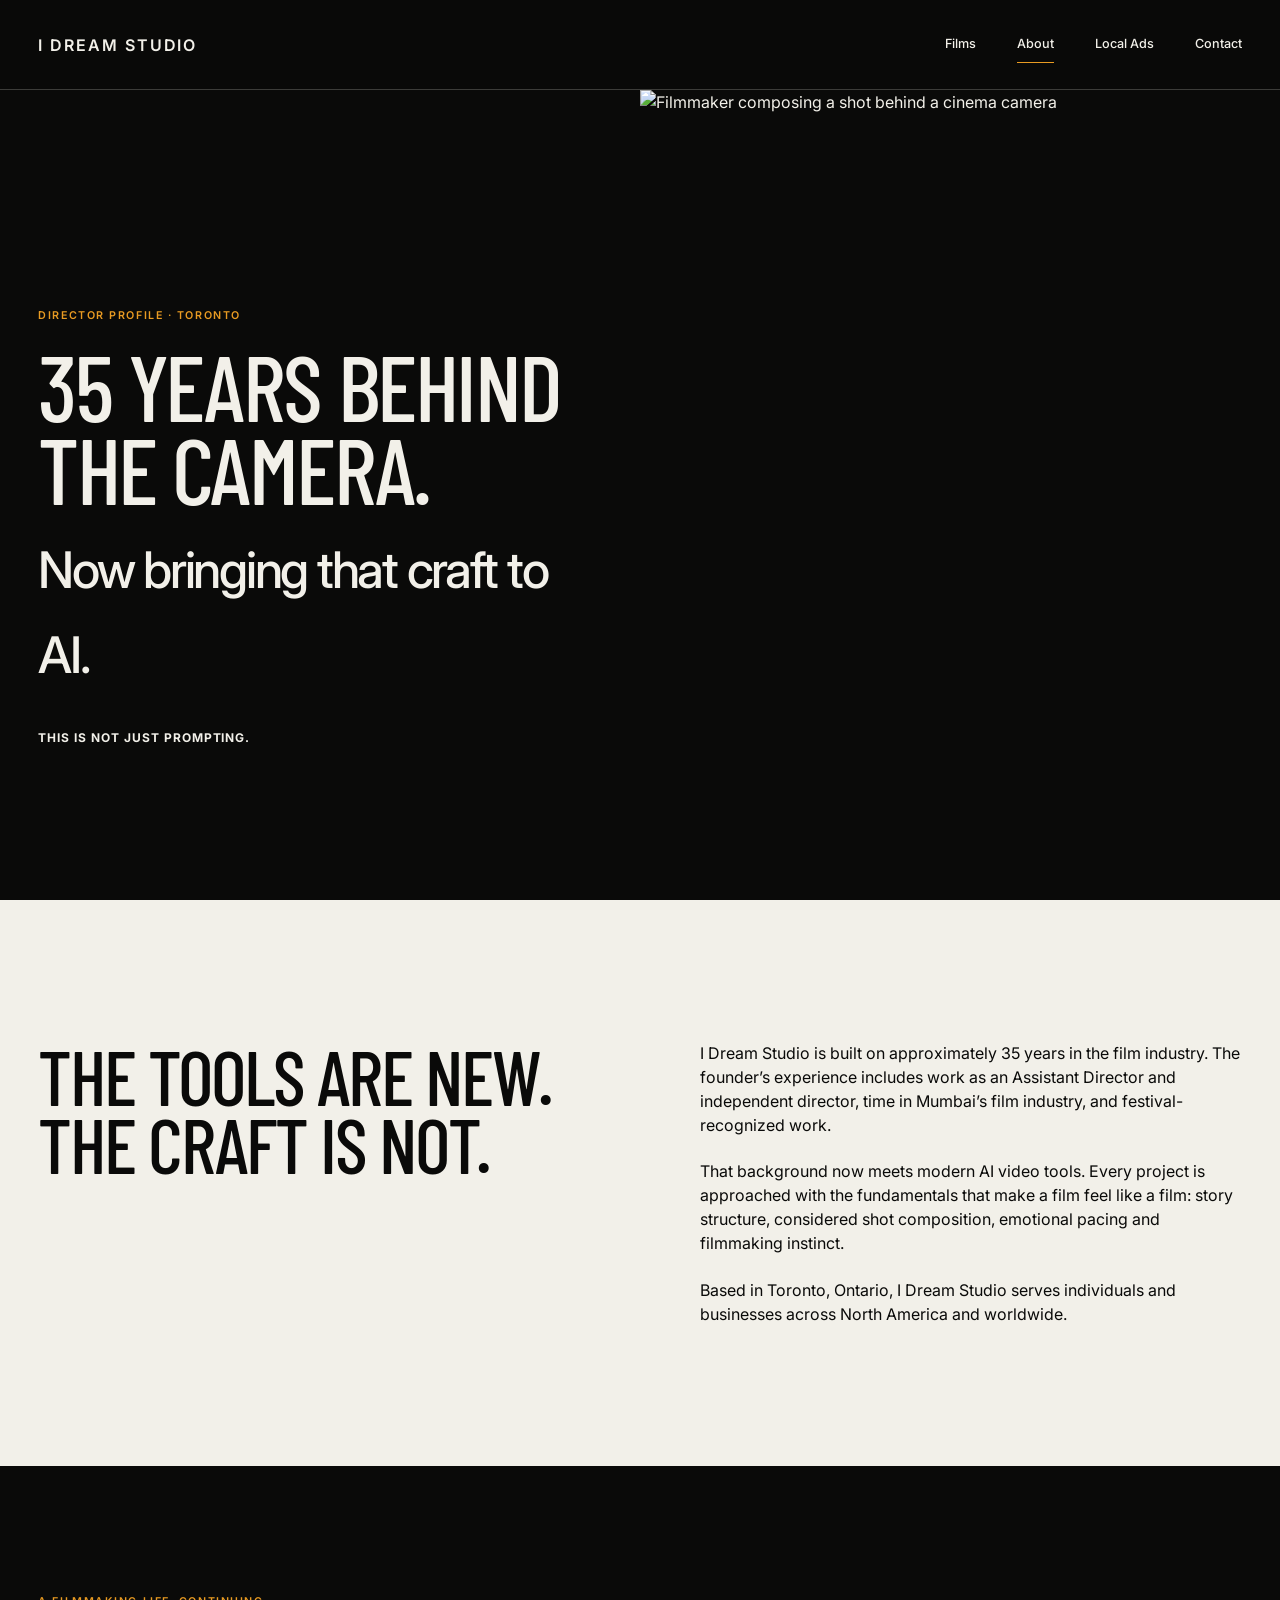
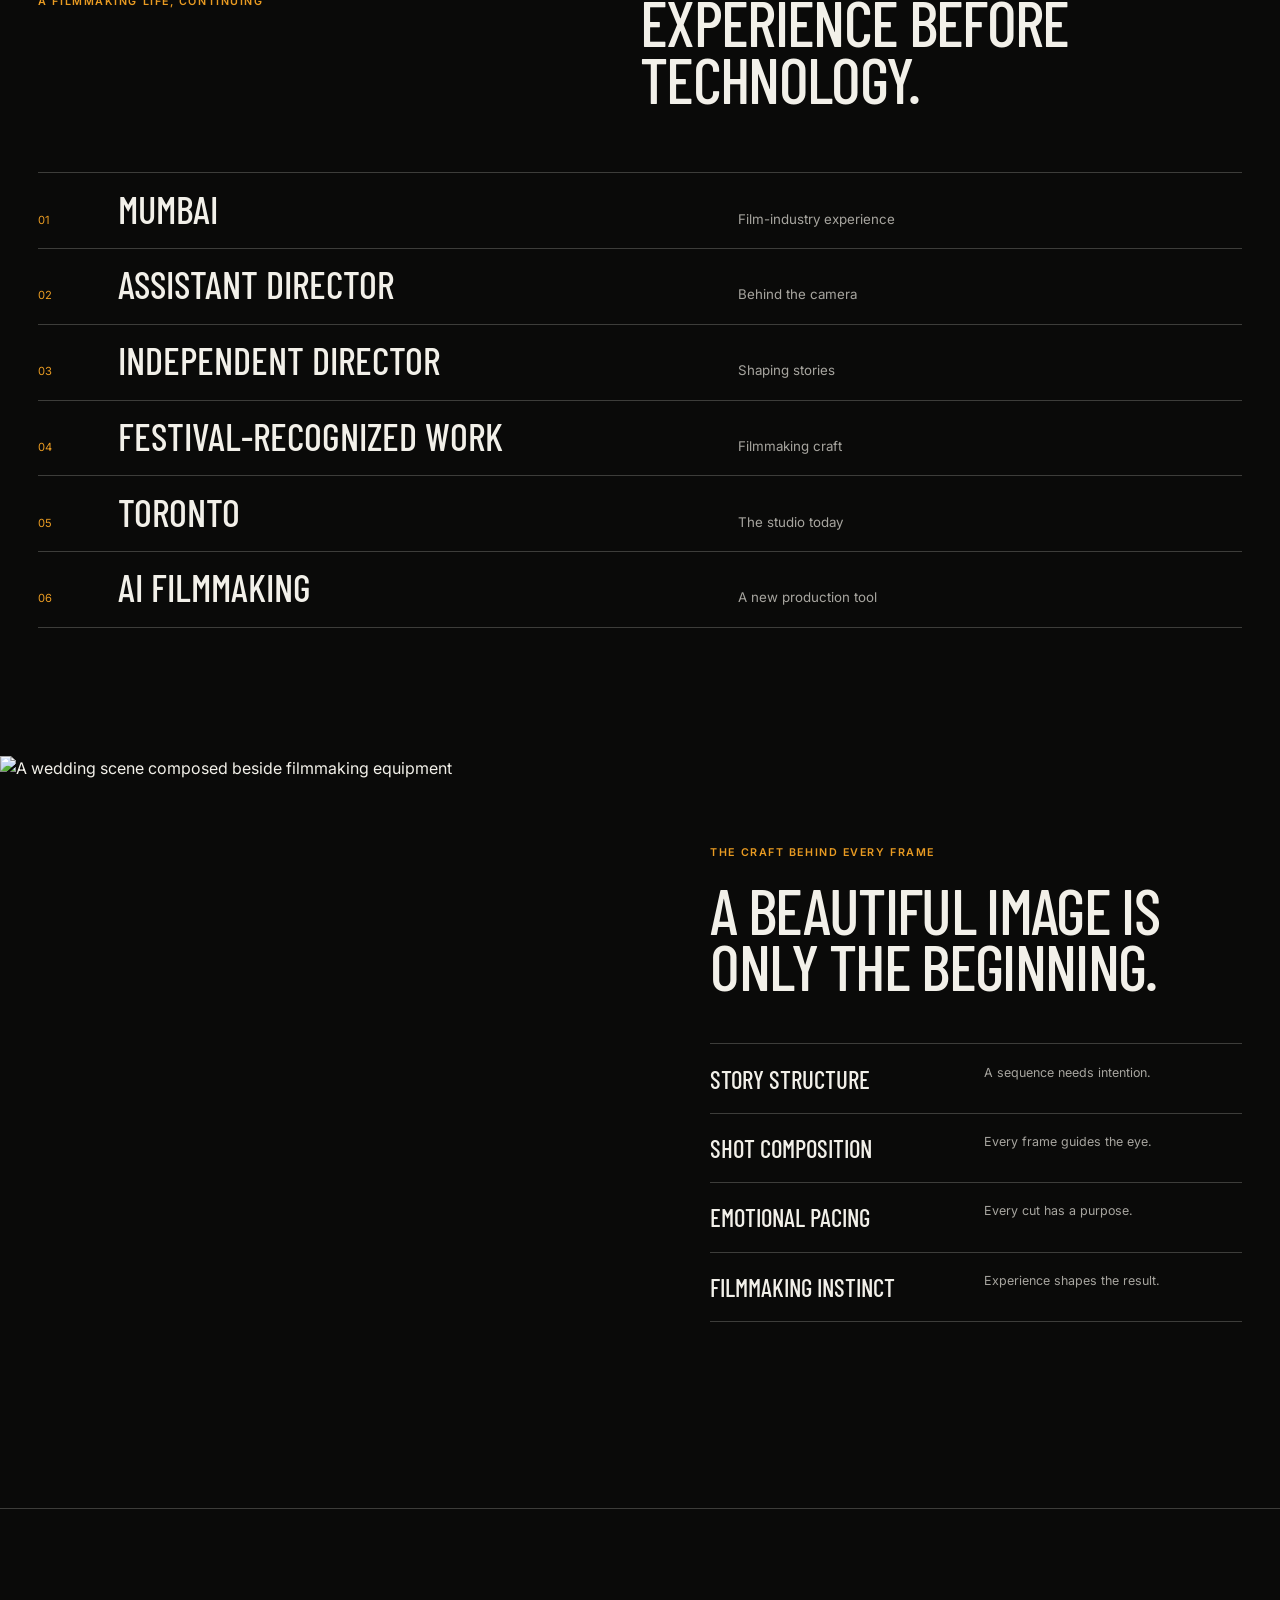
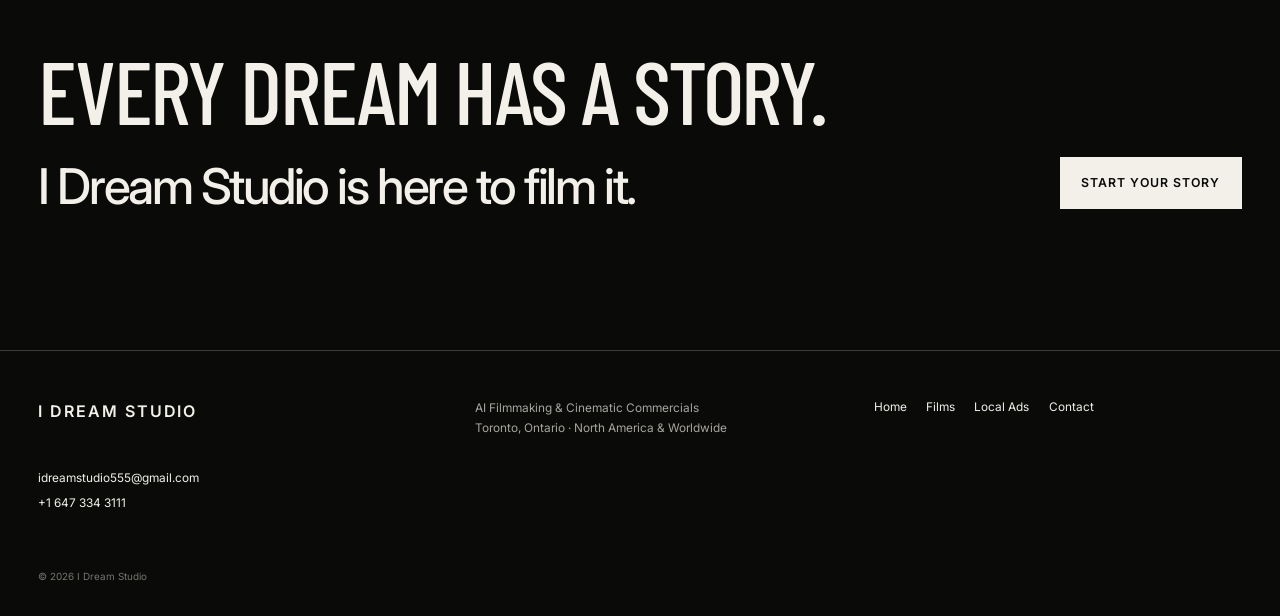
==== about.html @ 902e0b70 "Add files via upload" ====
<!doctype html>
<html lang="en"><head>
  <meta charset="utf-8"><meta name="viewport" content="width=device-width,initial-scale=1"><meta name="theme-color" content="#0a0a09">
  <title>About the Filmmaker | I Dream Studio Toronto</title><meta name="description" content="Meet the filmmaker behind I Dream Studio: approximately 35 years in film, now combined with modern AI video production in Toronto.">
  <link rel="canonical" href="https://www.idreamstudio.ca/about.html"><meta property="og:type" content="website"><meta property="og:title" content="About the Filmmaker | I Dream Studio"><meta property="og:description" content="35 years behind the camera. Now bringing that craft to AI."><meta property="og:image" content="https://www.idreamstudio.ca/assets/web/03_camera_filmmaker.jpg">
  <link rel="preconnect" href="https://fonts.googleapis.com"><link rel="preconnect" href="https://fonts.gstatic.com" crossorigin><link href="https://fonts.googleapis.com/css2?family=Barlow+Condensed:wght@500;600&family=Inter:wght@400;500;600&display=swap" rel="stylesheet"><link rel="preload" as="image" href="assets/web/03_camera_filmmaker.jpg" fetchpriority="high"><link rel="stylesheet" href="style.css?v=20260903-studio"><script src="script.js?v=20260903-studio" defer></script>
</head><body class="about">
  <a class="skip-link" href="#main">Skip to content</a><header class="site-header site-header--solid" data-header><a class="wordmark" href="index.html">I Dream Studio</a><button class="nav-toggle" type="button" aria-controls="site-nav" aria-expanded="false"><span>Menu</span><i aria-hidden="true"></i></button><nav class="site-nav" id="site-nav" aria-label="Primary navigation"><a href="services.html">Films</a><a aria-current="page" href="about.html">About</a><a href="local-ads.html">Local Ads</a><a href="contact.html">Contact</a></nav></header>
  <main id="main">
    <section class="profile-hero"><div class="profile-hero__copy" data-reveal><p class="label">Director profile · Toronto</p><h1>35 years behind the camera.<br><span>Now bringing that craft to AI.</span></h1><strong>This is not just prompting.</strong></div><figure><img src="assets/web/03_camera_filmmaker.jpg" width="1200" height="1261" alt="Filmmaker composing a shot behind a cinema camera" fetchpriority="high"></figure></section>
    <section class="bio-layout"><h2 data-reveal>The tools are new.<br>The craft is not.</h2><div class="reading-copy" data-reveal><p>I Dream Studio is built on approximately 35 years in the film industry. The founder’s experience includes work as an Assistant Director and independent director, time in Mumbai’s film industry, and festival-recognized work.</p><p>That background now meets modern AI video tools. Every project is approached with the fundamentals that make a film feel like a film: story structure, considered shot composition, emotional pacing and filmmaking instinct.</p><p>Based in Toronto, Ontario, I Dream Studio serves individuals and businesses across North America and worldwide.</p></div></section>
    <section class="career"><header><p class="label">A filmmaking life, continuing</p><h2>Experience before technology.</h2></header><ol><li><span>01</span><strong>Mumbai</strong><small>Film-industry experience</small></li><li><span>02</span><strong>Assistant Director</strong><small>Behind the camera</small></li><li><span>03</span><strong>Independent Director</strong><small>Shaping stories</small></li><li><span>04</span><strong>Festival-recognized work</strong><small>Filmmaking craft</small></li><li><span>05</span><strong>Toronto</strong><small>The studio today</small></li><li><span>06</span><strong>AI Filmmaking</strong><small>A new production tool</small></li></ol></section>
    <section class="craft-spread"><figure><img src="assets/web/04_wedding_indian_couple.jpg" width="1200" height="1200" loading="lazy" alt="A wedding scene composed beside filmmaking equipment"></figure><div data-reveal><p class="label">The craft behind every frame</p><h2>A beautiful image is only the beginning.</h2><ul><li><strong>Story structure</strong><span>A sequence needs intention.</span></li><li><strong>Shot composition</strong><span>Every frame guides the eye.</span></li><li><strong>Emotional pacing</strong><span>Every cut has a purpose.</span></li><li><strong>Filmmaking instinct</strong><span>Experience shapes the result.</span></li></ul></div></section>
    <section class="statement"><h2>Every dream has a story.<br><span>I Dream Studio is here to film it.</span></h2><a class="button" href="contact.html">Start Your Story</a></section>
  </main>
  <footer class="site-footer"><a class="wordmark" href="index.html">I Dream Studio</a><p>AI Filmmaking &amp; Cinematic Commercials<br>Toronto, Ontario · North America &amp; Worldwide</p><nav aria-label="Footer navigation"><a href="index.html">Home</a><a href="services.html">Films</a><a href="local-ads.html">Local Ads</a><a href="contact.html">Contact</a></nav><address><a href="mailto:idreamstudio555@gmail.com">idreamstudio555@gmail.com</a><a href="https://wa.me/16473343111">+1 647 334 3111</a></address><small>© <span data-year></span> I Dream Studio</small></footer>
</body></html>
---- style.css ----
:root{--ink:#0a0a09;--paper:#f2f0e9;--muted:#a7a59f;--line:rgba(242,240,233,.22);--line-dark:rgba(10,10,9,.2);--amber:#e99b22;--gutter:clamp(1.25rem,3vw,3.5rem);--display:"Barlow Condensed",Impact,sans-serif;--sans:"Inter",Arial,sans-serif}
*{box-sizing:border-box}html{scroll-behavior:smooth;background:var(--ink)}body{margin:0;background:var(--ink);color:var(--paper);font-family:var(--sans);font-size:16px;line-height:1.5}img{display:block;width:100%;height:auto}a{color:inherit;text-decoration:none}button{font:inherit}.skip-link{position:fixed;left:1rem;top:-5rem;z-index:50;background:var(--paper);color:var(--ink);padding:.8rem 1rem}.skip-link:focus{top:1rem}
.site-header{position:absolute;z-index:20;top:0;left:0;width:100%;height:5.65rem;display:flex;align-items:center;padding:0 var(--gutter);border-bottom:1px solid var(--line);transition:background .35s ease}.site-header--solid,.site-header.is-scrolled{position:sticky;top:0;background:rgba(10,10,9,.96);backdrop-filter:blur(12px)}.wordmark{font-weight:600;font-size:1rem;letter-spacing:.12em;text-transform:uppercase;white-space:nowrap}.site-nav{display:flex;gap:clamp(1.35rem,3.2vw,3.5rem);margin-left:auto;font-size:.79rem;font-weight:500}.site-nav a{position:relative}.site-nav a[aria-current]::after{content:"";position:absolute;left:0;right:0;bottom:-.55rem;height:1px;background:var(--amber)}.nav-toggle{display:none}
h1,h2,h3,p{margin:0}h1,h2,h3{font-family:var(--display);font-weight:500;text-transform:uppercase;line-height:.89;letter-spacing:-.026em}h1{font-size:clamp(4.2rem,9vw,9.4rem)}h2{font-size:clamp(3.3rem,6vw,7.15rem)}h3{font-size:clamp(2.8rem,4.8vw,5.5rem)}.label{font-size:.67rem;font-weight:600;letter-spacing:.145em;text-transform:uppercase;color:var(--amber);margin-bottom:1.25rem}.text-action{display:inline-flex;align-items:center;gap:1rem;border-bottom:1px solid var(--ink);padding:.5rem 0;font-size:.78rem;font-weight:600;text-transform:uppercase;letter-spacing:.06em}.text-action span{font-size:1.25rem;color:var(--amber);line-height:.6}.text-action--light{border-color:var(--line)}.button{display:inline-flex;align-items:center;justify-content:center;min-height:3.25rem;padding:.85rem 1.35rem;background:var(--paper);color:var(--ink);font-size:.77rem;font-weight:600;letter-spacing:.08em;text-transform:uppercase}
[data-reveal]{opacity:0;transform:translateY(22px);transition:opacity .65s ease,transform .65s ease}[data-reveal].is-visible{opacity:1;transform:none}
.hero{position:relative;min-height:100svh;overflow:hidden;background:#17130f}.hero__media{position:absolute;inset:0;height:100%;object-fit:cover;object-position:center 48%}.hero--home .hero__media{transform:scale(1.18);transform-origin:66% 52%}.hero__content{position:absolute;z-index:1;left:var(--gutter);bottom:clamp(7.5rem,14vh,10rem);max-width:min(47rem,70vw);text-shadow:0 1px 14px rgba(0,0,0,.55)}.hero__content h1{max-width:8ch}.hero--home .hero__content h1{font-family:var(--sans);font-weight:500;font-size:clamp(3.8rem,7.2vw,7.6rem);line-height:.92;letter-spacing:-.065em}.hero__content p{margin:1.7rem 0 1.8rem;max-width:25rem;font-size:clamp(1rem,1.4vw,1.23rem)}.hero__meta{position:absolute;z-index:1;bottom:2.2rem;left:var(--gutter);right:var(--gutter);display:flex;gap:4rem;font-size:.71rem;letter-spacing:.04em}.hero__meta span+span{padding-left:4rem;border-left:1px solid var(--line)}
.service-index{padding:clamp(6rem,12vw,12rem) var(--gutter)}.section-head{max-width:48rem;margin:0 0 clamp(3.5rem,8vw,7rem)}.section-head h2{max-width:8ch}.service-row{display:grid;grid-template-columns:1fr 1.15fr;min-height:38rem;border-top:1px solid var(--line);color:var(--paper)}.service-row:last-child{border-bottom:1px solid var(--line)}.service-row__copy{display:grid;grid-template-columns:2rem 1fr;padding:clamp(2.2rem,5vw,5rem) clamp(1.3rem,5vw,6rem) 2rem 0;align-content:start}.service-row__copy>span{font-size:.7rem;color:var(--amber);padding-top:.3rem}.service-row__copy h3{grid-column:2;max-width:6ch}.service-row__copy p{grid-column:2;max-width:23rem;margin:1.55rem 0;font-size:.92rem;color:#d5d3cd}.service-row__copy b{grid-column:2;font-size:.72rem;text-transform:uppercase;letter-spacing:.08em;margin-top:auto}.service-row figure{height:clamp(28rem,48vw,46rem);margin:0;overflow:hidden}.service-row figure img{height:100%;object-fit:cover;object-position:52% center;transition:transform 1s ease}.service-row:hover figure img{transform:scale(1.025)}.service-row--reverse{grid-template-columns:1.15fr 1fr}.service-row--reverse figure{order:-1}.service-row--reverse .service-row__copy{padding-left:clamp(1.3rem,5vw,6rem);padding-right:0}
.director-feature{display:grid;grid-template-columns:1.08fr .92fr;min-height:54rem}.director-feature figure{margin:0;overflow:hidden}.director-feature figure img{height:100%;object-fit:cover;object-position:44% center}.director-feature__copy{padding:clamp(3rem,8vw,9rem) var(--gutter);align-self:center}.director-feature__copy h2{font-size:clamp(3.1rem,5vw,6.1rem)}.director-feature__copy h2 span{font-family:var(--sans);font-weight:400;font-size:.62em;line-height:1.02;letter-spacing:-.04em}.director-feature__copy>p:not(.label){max-width:31rem;margin:2rem 0;font-size:.96rem;color:#d5d3cd}.craft-line{display:flex;flex-wrap:wrap;gap:.8rem 1.25rem;margin:2.5rem 0;padding:1.1rem 0;border-top:1px solid var(--line);border-bottom:1px solid var(--line);list-style:none;font-size:.66rem;font-weight:600;text-transform:uppercase;letter-spacing:.06em}.craft-line li+li:before{content:"/";color:var(--amber);margin-right:1.25rem}
.rate-band{display:grid;grid-template-columns:1.2fr 1fr auto;align-items:end;gap:3rem;padding:clamp(4rem,7vw,7rem) var(--gutter)}.rate-band--paper{background:var(--paper);color:var(--ink)}.rate-band--paper .label{color:#9d6416}.rate-band h2{font-size:clamp(3.4rem,5vw,5.8rem)}.rate{display:grid;grid-template-columns:auto 1fr;align-items:end;gap:.35rem 1rem}.rate>span{grid-column:1/-1;font-size:.72rem;text-transform:uppercase;letter-spacing:.08em}.rate strong{font-family:var(--display);font-size:clamp(4.5rem,8vw,8rem);font-weight:500;line-height:.7}.rate sup{font-size:.42em}.rate p{font-size:.8rem;line-height:1.45;padding-bottom:.25rem}.rate small{color:#6d6b66}.rate-band .text-action{white-space:nowrap}
.ads-teaser{display:grid;grid-template-columns:1.08fr .92fr;min-height:48rem;background:#18140e}.ads-teaser figure{margin:0;overflow:hidden}.ads-teaser figure img{height:100%;object-fit:cover;object-position:66% center}.ads-teaser__body{padding:clamp(3rem,7vw,8rem) var(--gutter);display:flex;flex-direction:column;align-items:flex-start}.ads-teaser h2{font-size:clamp(3.4rem,5vw,6rem)}.ads-teaser__body>div>p:last-child{margin:1.7rem 0;max-width:29rem;color:#dedbd3}.mini-rates{display:grid;grid-template-columns:repeat(3,1fr);width:100%;gap:1rem;margin:auto 0 2rem;padding:1.4rem 0;border-top:1px solid var(--line);border-bottom:1px solid var(--line)}.mini-rates div+div{border-left:1px solid var(--line);padding-left:1rem}.mini-rates dt{font-size:.65rem;text-transform:uppercase;letter-spacing:.1em}.mini-rates dd{margin:.5rem 0 0;font-family:var(--display);font-size:2.5rem;line-height:.8}.mini-rates dd span{font:500 .65rem var(--sans);letter-spacing:.08em}
.closing-frame{position:relative;min-height:52rem;display:grid;align-items:end;overflow:hidden}.closing-frame>img{position:absolute;inset:0;height:100%;object-fit:cover;object-position:60% center}.closing-frame>div{position:relative;z-index:1;padding:var(--gutter);max-width:45rem;text-shadow:0 2px 14px rgba(0,0,0,.6)}.closing-frame h2{font-size:clamp(4rem,8vw,8rem)}.closing-frame p{max-width:23rem;margin:1.25rem 0 2rem}.closing-frame .text-action{margin-left:1.2rem;vertical-align:middle}
.site-footer{display:grid;grid-template-columns:1.1fr 1fr 1fr;gap:2rem;padding:3rem var(--gutter) 2rem;border-top:1px solid var(--line);font-size:.74rem}.site-footer>p{color:var(--muted);line-height:1.65}.site-footer nav{display:flex;flex-wrap:wrap;align-content:start;gap:.8rem 1.2rem}.site-footer address{display:flex;flex-direction:column;align-items:start;gap:.45rem;font-style:normal}.site-footer small{grid-column:1/-1;margin-top:1.5rem;color:#77756f}
.profile-hero{display:grid;grid-template-columns:1fr 1fr;min-height:calc(100svh - 5.65rem)}.profile-hero__copy{padding:clamp(7rem,13vw,13rem) var(--gutter) clamp(4rem,8vw,8rem);align-self:center}.profile-hero__copy h1{font-size:clamp(4.3rem,7.3vw,8rem)}.profile-hero__copy h1 span{font-family:var(--sans);font-size:.54em;letter-spacing:-.045em;text-transform:none;line-height:1}.profile-hero__copy strong{display:block;margin-top:3rem;font-size:.75rem;letter-spacing:.08em;text-transform:uppercase}.profile-hero figure{margin:0;overflow:hidden}.profile-hero figure img{height:100%;object-fit:cover;object-position:46% center}.bio-layout{display:grid;grid-template-columns:1fr 1fr;gap:10%;padding:clamp(5rem,11vw,10rem) var(--gutter);background:var(--paper);color:var(--ink)}.bio-layout h2{font-size:clamp(3.5rem,6vw,6rem)}.reading-copy{max-width:36rem}.reading-copy p+p{margin-top:1.4rem}.career{padding:clamp(5rem,10vw,9rem) var(--gutter)}.career header{display:grid;grid-template-columns:1fr 1fr;margin-bottom:4rem}.career h2{font-size:clamp(3.4rem,5vw,5.9rem)}.career ol{padding:0;margin:0;border-top:1px solid var(--line);list-style:none}.career li{display:grid;grid-template-columns:4rem 1.2fr 1fr;gap:1rem;padding:1.15rem 0;border-bottom:1px solid var(--line);align-items:baseline}.career li span{font-size:.7rem;color:var(--amber)}.career li strong{font:500 clamp(1.7rem,3vw,3rem)/.9 var(--display);text-transform:uppercase}.career li small{color:var(--muted)}.craft-spread{display:grid;grid-template-columns:1.05fr .95fr;min-height:47rem}.craft-spread figure{margin:0;overflow:hidden}.craft-spread figure img{height:100%;object-fit:cover;object-position:65% center}.craft-spread>div{padding:clamp(4rem,7vw,8rem) var(--gutter)}.craft-spread h2{font-size:clamp(3.2rem,5vw,5.5rem)}.craft-spread ul{margin:3rem 0 0;padding:0;border-top:1px solid var(--line);list-style:none}.craft-spread li{display:grid;grid-template-columns:1fr 1fr;gap:1rem;padding:1.2rem 0;border-bottom:1px solid var(--line)}.craft-spread li strong{font:500 1.55rem var(--display);text-transform:uppercase}.craft-spread li span{font-size:.78rem;color:var(--muted)}
.films-hero,.ads-hero,.contact-frame{position:relative;min-height:88svh;display:grid;align-items:end;overflow:hidden}.films-hero>img,.ads-hero>img,.contact-frame>img{position:absolute;inset:0;height:100%;object-fit:cover}.films-hero>img{object-position:center 52%}.ads-hero>img{object-position:53% 35%}.films-hero>div,.ads-hero>div{position:relative;z-index:1;padding:var(--gutter);max-width:56rem;text-shadow:0 1px 15px rgba(0,0,0,.62)}.films-hero p,.ads-hero p{margin:1.5rem 0 1.8rem}.films-hero strong{color:var(--amber)}
.film-sequence{padding:clamp(4rem,9vw,9rem) var(--gutter)}.film-entry{display:grid;grid-template-columns:1.2fr .8fr;min-height:40rem;margin-bottom:clamp(4rem,9vw,9rem);align-items:center}.film-entry figure{height:100%;margin:0;overflow:hidden}.film-entry figure img{height:100%;object-fit:cover;object-position:center}.film-entry>div{padding:clamp(2rem,7vw,7rem);align-self:center}.film-entry>div>span{font-size:.7rem;color:var(--amber);letter-spacing:.12em}.film-entry h2{font-size:clamp(3.5rem,5.3vw,6.3rem);margin:1rem 0}.film-entry p{max-width:19rem;color:#d5d3cd}.film-entry--reverse{grid-template-columns:.8fr 1.2fr}.film-entry--reverse figure{order:2}.film-entry--portrait{grid-template-columns:.7fr 1.3fr;min-height:48rem}.film-entry--portrait figure{height:48rem;max-width:34rem}.film-entry--quiet{grid-template-columns:1fr 1fr;min-height:34rem}.film-entry--quiet figure{height:34rem}.film-entry--quiet figure img{object-position:68% center}
.packages{padding:clamp(5rem,10vw,10rem) var(--gutter)}.packages header{display:grid;grid-template-columns:1fr 1fr;gap:2rem;margin-bottom:5rem}.packages h2{font-size:clamp(3.6rem,5.6vw,6.2rem)}.package{display:grid;grid-template-columns:1fr .65fr 1fr;gap:2rem;padding:2.5rem 0;border-top:1px solid var(--line)}.package:last-of-type{border-bottom:1px solid var(--line)}.package>div>span{font-size:.7rem;color:var(--amber)}.package h3{font-size:clamp(3rem,5vw,5.5rem);margin:.8rem 0}.package>div p{color:var(--muted);font-size:.82rem}.package>strong{font:500 clamp(4rem,6vw,6.5rem)/.75 var(--display);align-self:center}.package sup{font-size:.4em}.package strong small{font:500 .8rem var(--sans);letter-spacing:.08em}.package ul{margin:0;padding:0;list-style:none;align-self:center;font-size:.82rem}.package li{padding:.24rem 0}.package li:before{content:"—";color:var(--amber);margin-right:.55rem}.package-notes{display:grid;grid-template-columns:1fr 1fr;gap:2rem;margin-top:1.3rem;color:var(--muted);font-size:.82rem}.package-notes strong{display:block;color:var(--paper);font-size:.7rem;letter-spacing:.08em;text-transform:uppercase;margin-bottom:.3rem}
.reel{background:var(--paper);color:var(--ink);padding:clamp(5rem,9vw,9rem) var(--gutter)}.reel header{max-width:42rem}.reel header>p:last-child{margin-top:1.5rem}.reel-grid{display:grid;grid-template-columns:1fr .54fr 1fr;gap:1.4rem;margin-top:4rem}.reel-slot{position:relative;aspect-ratio:16/10;overflow:hidden;background:#222}.reel-slot--portrait{aspect-ratio:9/13}.reel-slot img{height:100%;object-fit:cover}.reel-slot span{position:absolute;left:1rem;bottom:1rem;color:white;font-size:.71rem;font-weight:600;letter-spacing:.05em;text-transform:uppercase;text-shadow:0 1px 8px #000}.reel-slot iframe{width:100%;height:100%;border:0}.statement{display:flex;justify-content:space-between;align-items:end;gap:3rem;padding:clamp(5rem,11vw,11rem) var(--gutter);border-top:1px solid var(--line)}.statement h2{font-size:clamp(4.4rem,7vw,8rem)}.statement h2 span{font-family:var(--sans);font-size:.55em;letter-spacing:-.05em;text-transform:none}
.contact-frame{min-height:100svh}.contact-frame>img{object-position:55% center}.contact-frame__copy{position:relative;z-index:1;max-width:34rem;padding:var(--gutter);margin-bottom:clamp(3rem,8vh,7rem);text-shadow:0 1px 14px rgba(0,0,0,.65)}.contact-frame__copy p{margin:1.5rem 0 2rem;max-width:25rem}.contact-actions{display:flex;align-items:center;gap:1.4rem}.contact-ledger{display:grid;grid-template-columns:1fr 1fr;gap:10%;padding:clamp(5rem,9vw,9rem) var(--gutter);background:var(--paper);color:var(--ink)}.contact-ledger h2{font-size:clamp(3.8rem,6vw,6.4rem)}.contact-ledger>div>p:last-child{max-width:27rem;margin-top:1.6rem}.contact-ledger address{font-style:normal;border-top:1px solid var(--line-dark)}.contact-ledger address>div{display:grid;grid-template-columns:8rem 1fr;gap:1rem;padding:1rem 0;border-bottom:1px solid var(--line-dark)}.contact-ledger address span{font-size:.68rem;letter-spacing:.08em;text-transform:uppercase;color:#67655f}.social-line{display:flex;align-items:center;gap:clamp(1rem,4vw,4rem);padding:2rem var(--gutter);border-bottom:1px solid var(--line);font-size:.78rem}.social-line span{color:var(--amber);text-transform:uppercase;letter-spacing:.1em}.social-line small{margin-left:auto;color:var(--muted)}
@media(max-width:52rem){.site-header{height:4.75rem}.site-nav{position:fixed;inset:0;background:var(--ink);display:flex;flex-direction:column;justify-content:center;gap:1.1rem;padding:var(--gutter);opacity:0;visibility:hidden;transition:opacity .25s ease,visibility .25s}.site-header.is-open .site-nav{opacity:1;visibility:visible}.site-nav a{font:500 clamp(3.4rem,12vw,5.5rem)/.9 var(--display);text-transform:uppercase}.site-nav a[aria-current]::after{bottom:-.15rem}.nav-toggle{z-index:1;display:flex;align-items:center;gap:.7rem;margin-left:auto;background:none;border:0;padding:.7rem 0;color:inherit;font-size:.72rem;font-weight:600;letter-spacing:.08em;text-transform:uppercase}.nav-toggle i,.nav-toggle i:before{display:block;width:1rem;height:1px;background:currentColor;content:""}.nav-toggle i:before{transform:translateY(-4px)}.site-header.is-open .nav-toggle i{transform:rotate(45deg)}.site-header.is-open .nav-toggle i:before{transform:rotate(90deg)}.hero__content{bottom:8rem;max-width:94%}.hero__content h1{font-size:clamp(4rem,17vw,6.5rem)}.hero__meta{bottom:1.3rem;gap:1rem;font-size:.62rem}.hero__meta span+span{padding-left:1rem}.service-row,.service-row--reverse{grid-template-columns:1fr;min-height:0}.service-row figure,.service-row--reverse figure{order:-1;height:28rem}.service-row__copy,.service-row--reverse .service-row__copy{padding:2rem 0 3.2rem;grid-template-columns:2rem 1fr}.director-feature,.ads-teaser,.profile-hero,.craft-spread,.bio-layout,.contact-ledger{grid-template-columns:1fr}.director-feature figure{height:32rem}.director-feature__copy{padding:4rem var(--gutter)}.rate-band{grid-template-columns:1fr;gap:2rem;padding:4rem var(--gutter)}.ads-teaser figure{height:27rem}.ads-teaser__body{padding:4rem var(--gutter)}.closing-frame{min-height:43rem}.site-footer{grid-template-columns:1fr 1fr}.site-footer>p{grid-column:1/-1}.profile-hero{min-height:0}.profile-hero__copy{padding:7rem var(--gutter) 4rem}.profile-hero figure{height:32rem}.bio-layout{gap:3rem}.career header{grid-template-columns:1fr;gap:1.5rem}.career li{grid-template-columns:2.5rem 1fr}.career li small{grid-column:2}.craft-spread figure{height:28rem}.craft-spread>div{padding:4rem var(--gutter)}.films-hero,.ads-hero{min-height:45rem}.films-hero>div,.ads-hero>div{padding:2rem var(--gutter) 4rem}.film-entry,.film-entry--reverse,.film-entry--portrait,.film-entry--quiet{grid-template-columns:1fr;min-height:0;margin-bottom:4rem}.film-entry figure,.film-entry--portrait figure,.film-entry--quiet figure{order:-1;height:28rem;max-width:none}.film-entry>div{padding:2rem 0 0}.package{grid-template-columns:1fr;gap:1.4rem;padding:2.5rem 0}.package>strong{font-size:5.3rem}.package-notes{grid-template-columns:1fr}.packages header{grid-template-columns:1fr;margin-bottom:3rem}.reel-grid{grid-template-columns:1fr 1fr}.reel-slot--portrait{grid-row:span 2}.statement{display:block}.statement .button{margin-top:2rem}.contact-frame{min-height:48rem}.contact-frame__copy{margin-top:auto;margin-bottom:0;padding-bottom:4rem}.contact-ledger{gap:3rem}.social-line{flex-wrap:wrap}.social-line small{width:100%;margin-left:0}.contact-actions{flex-wrap:wrap}}
@media(max-width:30rem){.hero__meta span+span{display:none}.mini-rates{grid-template-columns:1fr;gap:1rem}.mini-rates div+div{padding:1rem 0 0;border-left:0;border-top:1px solid var(--line)}.craft-line{display:grid;grid-template-columns:1fr 1fr}.craft-line li+li:before{display:none}.craft-spread li{grid-template-columns:1fr}.site-footer{grid-template-columns:1fr}.site-footer nav,.site-footer address{grid-column:1}.contact-ledger address>div{grid-template-columns:1fr}.reel-grid{grid-template-columns:1fr}.reel-slot--portrait{aspect-ratio:16/10;grid-row:auto}}
@media(prefers-reduced-motion:reduce){html{scroll-behavior:auto}*,*:before,*:after{animation-duration:.01ms!important;transition-duration:.01ms!important;scroll-behavior:auto!important}[data-reveal]{opacity:1;transform:none}}
@media(max-width:52rem){.hero--home .hero__media{transform:scale(1.08);transform-origin:60% 52%}.hero--home .hero__content h1{font-size:clamp(3.5rem,15vw,5.4rem)}}
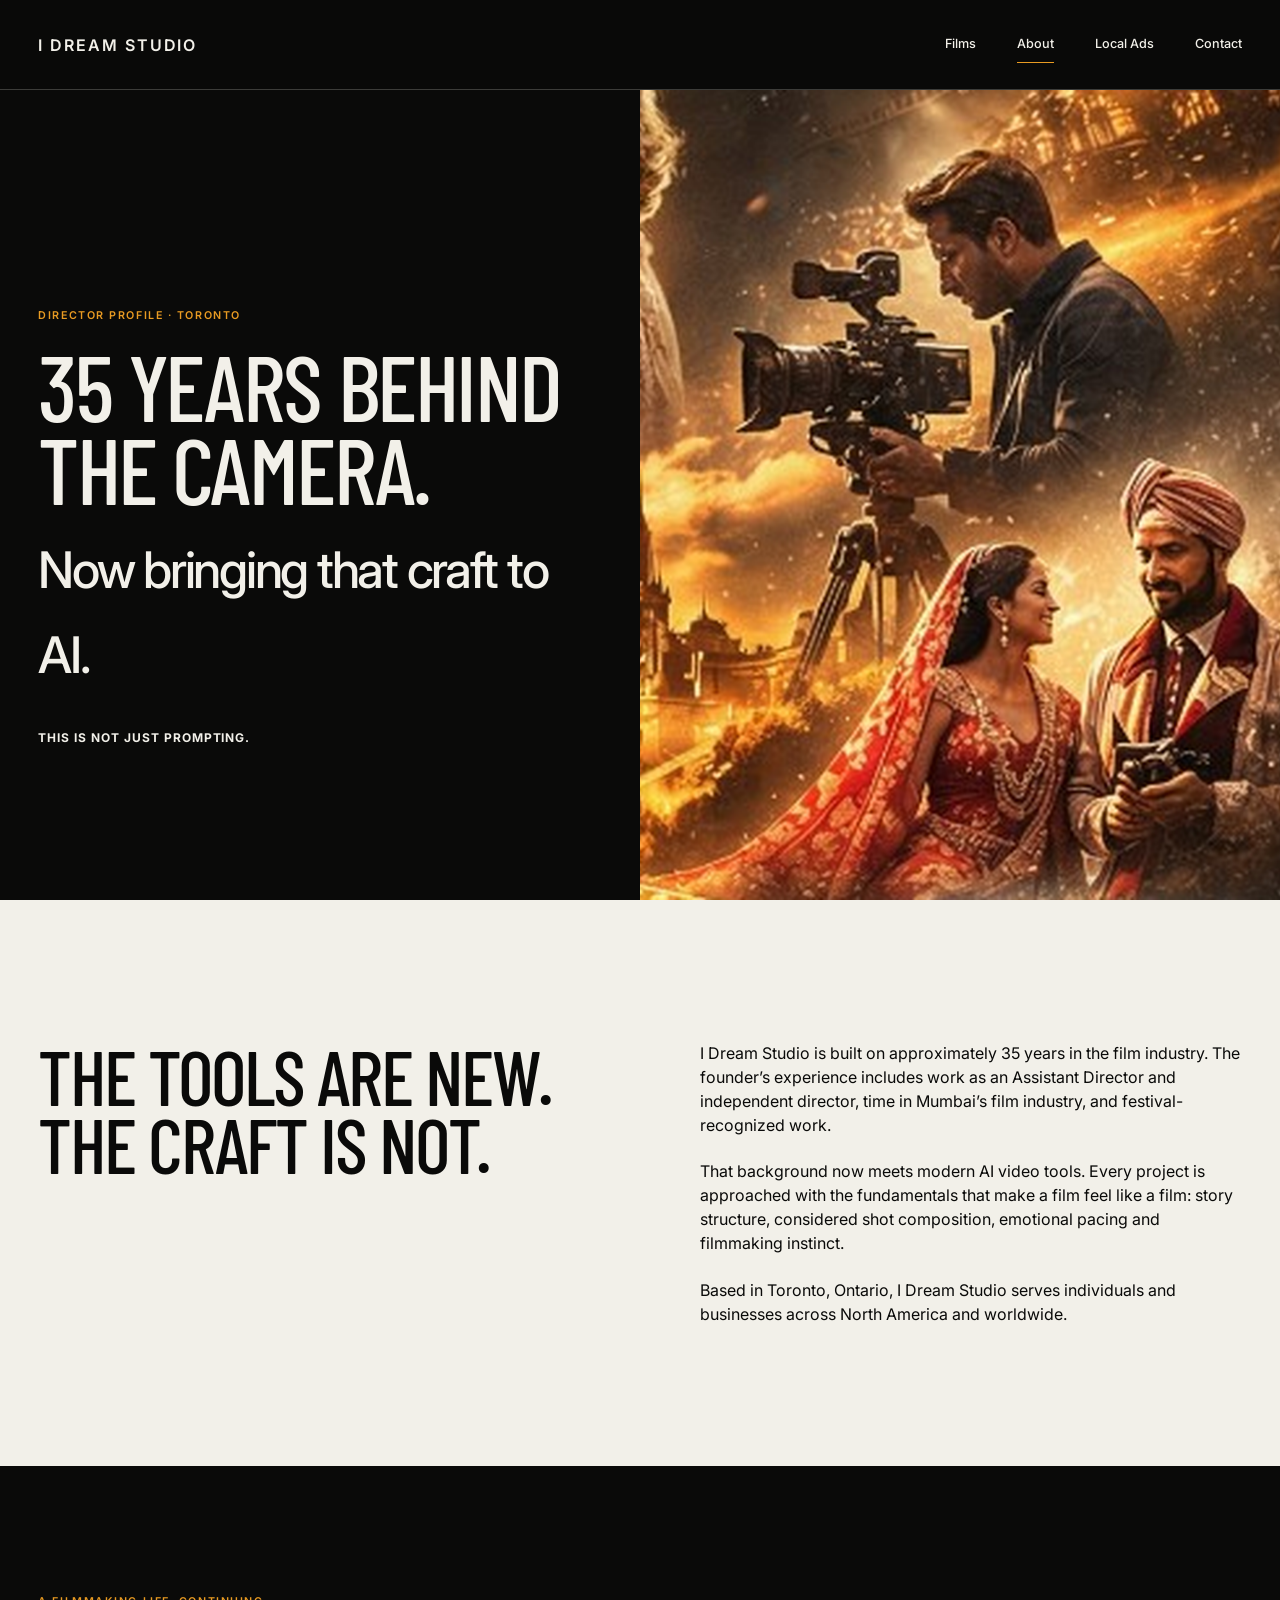
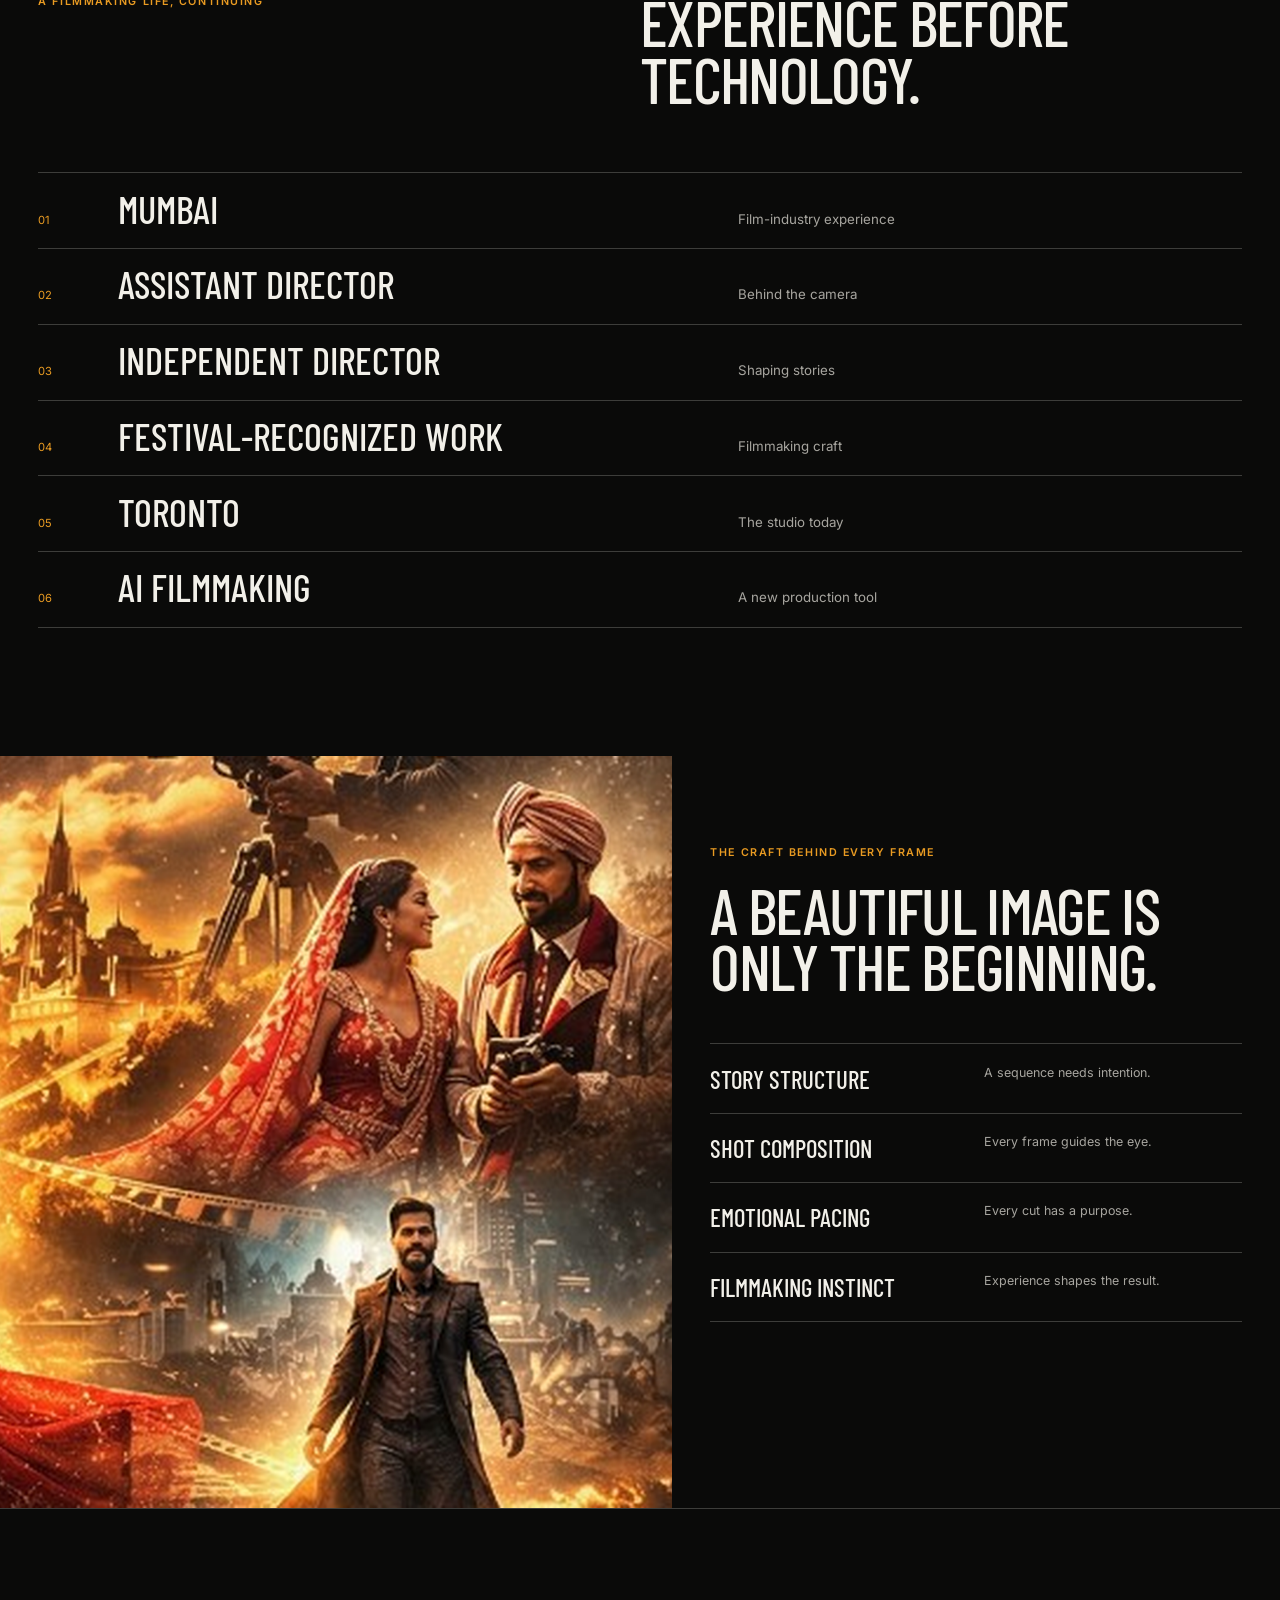
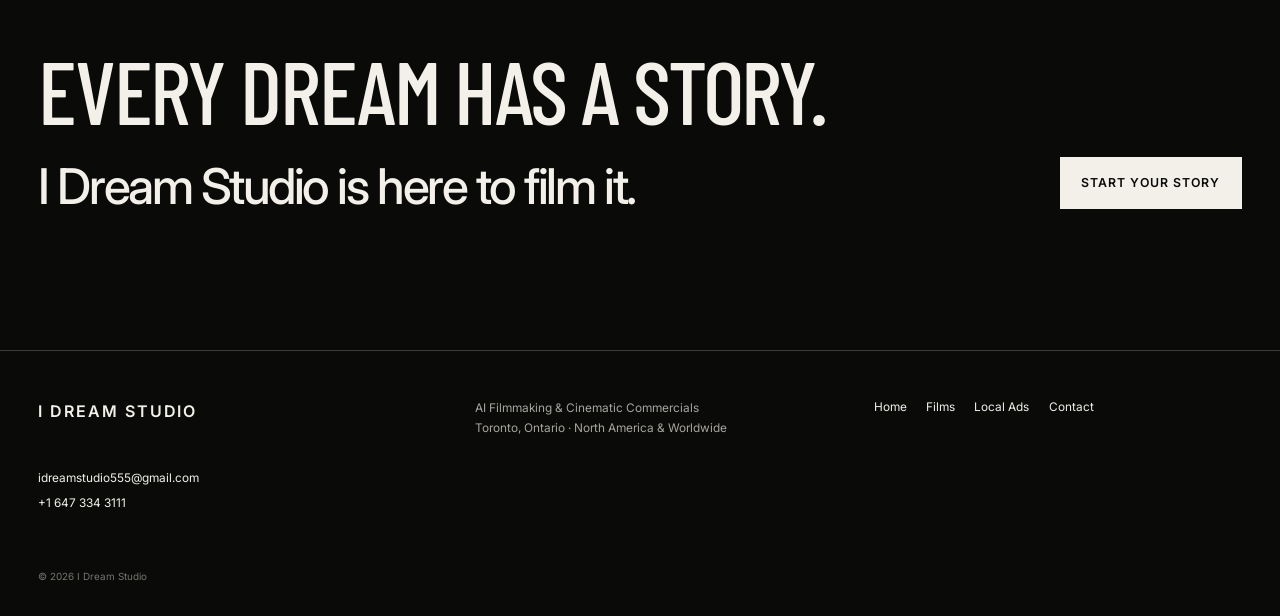
==== commit da3ec329: "Fix image paths" ====
--- a/about.html
+++ b/about.html
@@ -2,15 +2,15 @@
 <html lang="en"><head>
   <meta charset="utf-8"><meta name="viewport" content="width=device-width,initial-scale=1"><meta name="theme-color" content="#0a0a09">
   <title>About the Filmmaker | I Dream Studio Toronto</title><meta name="description" content="Meet the filmmaker behind I Dream Studio: approximately 35 years in film, now combined with modern AI video production in Toronto.">
-  <link rel="canonical" href="https://www.idreamstudio.ca/about.html"><meta property="og:type" content="website"><meta property="og:title" content="About the Filmmaker | I Dream Studio"><meta property="og:description" content="35 years behind the camera. Now bringing that craft to AI."><meta property="og:image" content="https://www.idreamstudio.ca/assets/web/03_camera_filmmaker.jpg">
-  <link rel="preconnect" href="https://fonts.googleapis.com"><link rel="preconnect" href="https://fonts.gstatic.com" crossorigin><link href="https://fonts.googleapis.com/css2?family=Barlow+Condensed:wght@500;600&family=Inter:wght@400;500;600&display=swap" rel="stylesheet"><link rel="preload" as="image" href="assets/web/03_camera_filmmaker.jpg" fetchpriority="high"><link rel="stylesheet" href="style.css?v=20260903-studio"><script src="script.js?v=20260903-studio" defer></script>
+  <link rel="canonical" href="https://www.idreamstudio.ca/about.html"><meta property="og:type" content="website"><meta property="og:title" content="About the Filmmaker | I Dream Studio"><meta property="og:description" content="35 years behind the camera. Now bringing that craft to AI."><meta property="og:image" content="https://www.idreamstudio.ca/03_camera_filmmaker.png">
+  <link rel="preconnect" href="https://fonts.googleapis.com"><link rel="preconnect" href="https://fonts.gstatic.com" crossorigin><link href="https://fonts.googleapis.com/css2?family=Barlow+Condensed:wght@500;600&family=Inter:wght@400;500;600&display=swap" rel="stylesheet"><link rel="preload" as="image" href="03_camera_filmmaker.png" fetchpriority="high"><link rel="stylesheet" href="style.css?v=20260903-studio"><script src="script.js?v=20260903-studio" defer></script>
 </head><body class="about">
   <a class="skip-link" href="#main">Skip to content</a><header class="site-header site-header--solid" data-header><a class="wordmark" href="index.html">I Dream Studio</a><button class="nav-toggle" type="button" aria-controls="site-nav" aria-expanded="false"><span>Menu</span><i aria-hidden="true"></i></button><nav class="site-nav" id="site-nav" aria-label="Primary navigation"><a href="services.html">Films</a><a aria-current="page" href="about.html">About</a><a href="local-ads.html">Local Ads</a><a href="contact.html">Contact</a></nav></header>
   <main id="main">
-    <section class="profile-hero"><div class="profile-hero__copy" data-reveal><p class="label">Director profile · Toronto</p><h1>35 years behind the camera.<br><span>Now bringing that craft to AI.</span></h1><strong>This is not just prompting.</strong></div><figure><img src="assets/web/03_camera_filmmaker.jpg" width="1200" height="1261" alt="Filmmaker composing a shot behind a cinema camera" fetchpriority="high"></figure></section>
+    <section class="profile-hero"><div class="profile-hero__copy" data-reveal><p class="label">Director profile · Toronto</p><h1>35 years behind the camera.<br><span>Now bringing that craft to AI.</span></h1><strong>This is not just prompting.</strong></div><figure><img src="03_camera_filmmaker.png" width="1200" height="1261" alt="Filmmaker composing a shot behind a cinema camera" fetchpriority="high"></figure></section>
     <section class="bio-layout"><h2 data-reveal>The tools are new.<br>The craft is not.</h2><div class="reading-copy" data-reveal><p>I Dream Studio is built on approximately 35 years in the film industry. The founder’s experience includes work as an Assistant Director and independent director, time in Mumbai’s film industry, and festival-recognized work.</p><p>That background now meets modern AI video tools. Every project is approached with the fundamentals that make a film feel like a film: story structure, considered shot composition, emotional pacing and filmmaking instinct.</p><p>Based in Toronto, Ontario, I Dream Studio serves individuals and businesses across North America and worldwide.</p></div></section>
     <section class="career"><header><p class="label">A filmmaking life, continuing</p><h2>Experience before technology.</h2></header><ol><li><span>01</span><strong>Mumbai</strong><small>Film-industry experience</small></li><li><span>02</span><strong>Assistant Director</strong><small>Behind the camera</small></li><li><span>03</span><strong>Independent Director</strong><small>Shaping stories</small></li><li><span>04</span><strong>Festival-recognized work</strong><small>Filmmaking craft</small></li><li><span>05</span><strong>Toronto</strong><small>The studio today</small></li><li><span>06</span><strong>AI Filmmaking</strong><small>A new production tool</small></li></ol></section>
-    <section class="craft-spread"><figure><img src="assets/web/04_wedding_indian_couple.jpg" width="1200" height="1200" loading="lazy" alt="A wedding scene composed beside filmmaking equipment"></figure><div data-reveal><p class="label">The craft behind every frame</p><h2>A beautiful image is only the beginning.</h2><ul><li><strong>Story structure</strong><span>A sequence needs intention.</span></li><li><strong>Shot composition</strong><span>Every frame guides the eye.</span></li><li><strong>Emotional pacing</strong><span>Every cut has a purpose.</span></li><li><strong>Filmmaking instinct</strong><span>Experience shapes the result.</span></li></ul></div></section>
+    <section class="craft-spread"><figure><img src="04_wedding_indian_couple.png" width="1200" height="1200" loading="lazy" alt="A wedding scene composed beside filmmaking equipment"></figure><div data-reveal><p class="label">The craft behind every frame</p><h2>A beautiful image is only the beginning.</h2><ul><li><strong>Story structure</strong><span>A sequence needs intention.</span></li><li><strong>Shot composition</strong><span>Every frame guides the eye.</span></li><li><strong>Emotional pacing</strong><span>Every cut has a purpose.</span></li><li><strong>Filmmaking instinct</strong><span>Experience shapes the result.</span></li></ul></div></section>
     <section class="statement"><h2>Every dream has a story.<br><span>I Dream Studio is here to film it.</span></h2><a class="button" href="contact.html">Start Your Story</a></section>
   </main>
   <footer class="site-footer"><a class="wordmark" href="index.html">I Dream Studio</a><p>AI Filmmaking &amp; Cinematic Commercials<br>Toronto, Ontario · North America &amp; Worldwide</p><nav aria-label="Footer navigation"><a href="index.html">Home</a><a href="services.html">Films</a><a href="local-ads.html">Local Ads</a><a href="contact.html">Contact</a></nav><address><a href="mailto:idreamstudio555@gmail.com">idreamstudio555@gmail.com</a><a href="https://wa.me/16473343111">+1 647 334 3111</a></address><small>© <span data-year></span> I Dream Studio</small></footer>
